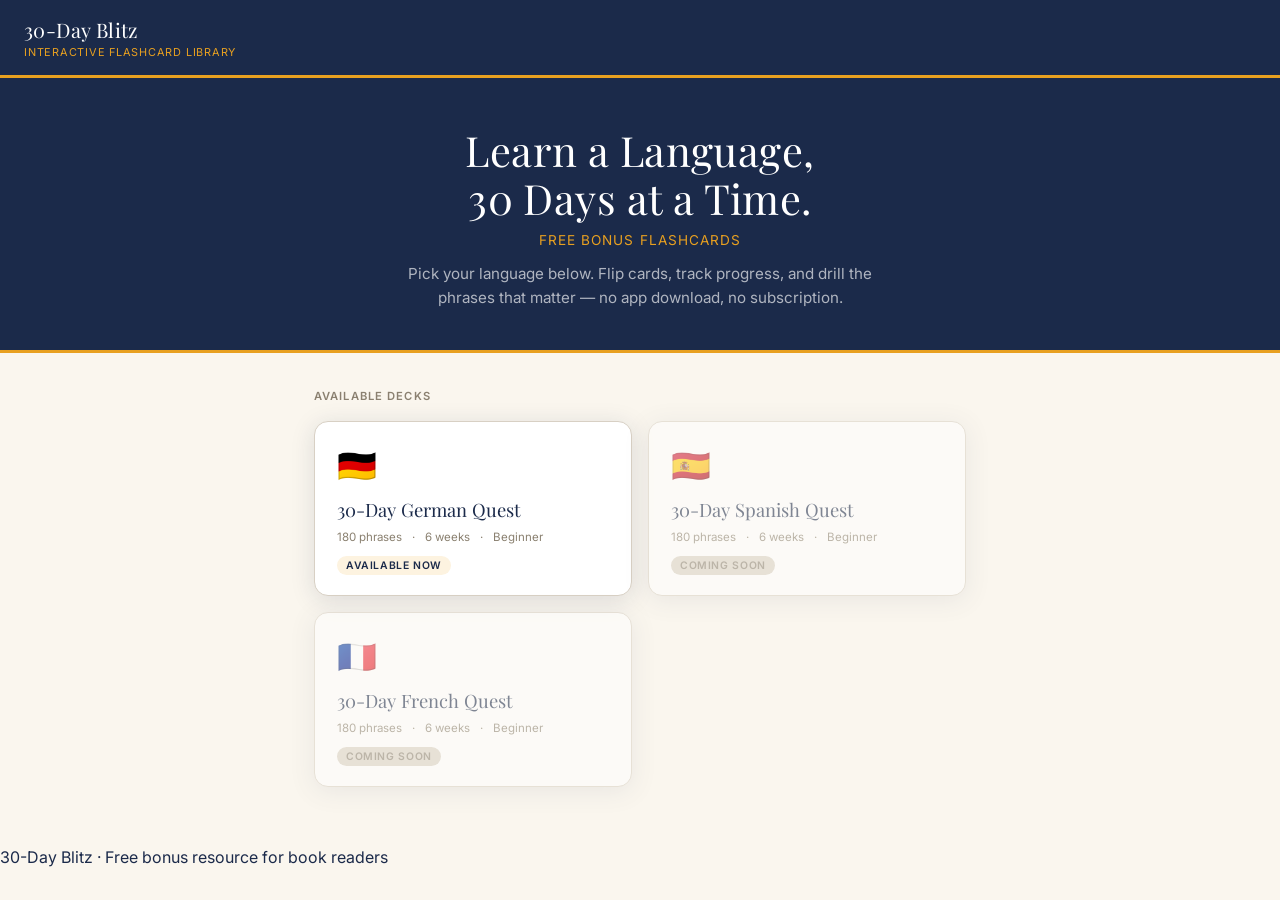
==== index.html @ 0388d2bc "Add landing page" ====
<!DOCTYPE html>
<html lang="en">
<head>
<meta charset="UTF-8">
<meta name="viewport" content="width=device-width, initial-scale=1.0">
<title>30-Day Blitz — Flashcards</title>
<link rel="preconnect" href="https://fonts.googleapis.com">
<link href="https://fonts.googleapis.com/css2?family=Playfair+Display:wght@700&family=Inter:wght@400;500;600&display=swap" rel="stylesheet">
<link rel="stylesheet" href="assets/style.css">
<style>
.hero {
  background: var(--navy);
  padding: 48px 24px 40px;
  text-align: center;
  border-bottom: 3px solid var(--gold);
}
.hero-title {
  font-family: 'Playfair Display', Georgia, serif;
  font-size: clamp(1.6rem, 6vw, 2.6rem);
  color: #fff;
  letter-spacing: .01em;
  line-height: 1.15;
}
.hero-sub {
  font-size: .85rem;
  color: var(--gold);
  letter-spacing: .08em;
  text-transform: uppercase;
  margin-top: 10px;
}
.hero-desc {
  font-size: .95rem;
  color: rgba(255,255,255,.65);
  margin-top: 14px;
  max-width: 480px;
  margin-left: auto;
  margin-right: auto;
  line-height: 1.6;
}

.decks-section {
  max-width: 700px;
  margin: 0 auto;
  padding: 36px 24px 60px;
}
.section-label {
  font-size: .7rem;
  font-weight: 600;
  letter-spacing: .1em;
  text-transform: uppercase;
  color: var(--muted);
  margin-bottom: 18px;
}
.decks-grid {
  display: grid;
  grid-template-columns: repeat(auto-fill, minmax(260px, 1fr));
  gap: 16px;
}
.deck-card {
  background: var(--card-bg);
  border: 1.5px solid var(--border);
  border-radius: 14px;
  padding: 24px 22px 20px;
  text-decoration: none;
  color: inherit;
  display: flex;
  flex-direction: column;
  gap: 8px;
  transition: all .18s;
  box-shadow: var(--shadow);
  position: relative;
  overflow: hidden;
}
.deck-card::before {
  content: '';
  position: absolute;
  top: 0; left: 0; right: 0;
  height: 3px;
  background: var(--gold);
  transform: scaleX(0);
  transform-origin: left;
  transition: transform .2s;
}
.deck-card:hover { border-color: var(--gold); transform: translateY(-2px); }
.deck-card:hover::before { transform: scaleX(1); }
.deck-card.coming-soon { opacity: .55; cursor: default; pointer-events: none; }

.deck-flag { font-size: 2rem; margin-bottom: 4px; }
.deck-title {
  font-family: 'Playfair Display', serif;
  font-size: 1.15rem;
  color: var(--fg);
}
.deck-meta {
  font-size: .72rem;
  color: var(--muted);
  display: flex;
  gap: 10px;
  flex-wrap: wrap;
}
.deck-badge {
  font-size: .65rem;
  font-weight: 600;
  letter-spacing: .06em;
  text-transform: uppercase;
  padding: 3px 9px;
  border-radius: 10px;
  background: var(--lgold);
  color: var(--navy);
  align-self: flex-start;
  margin-top: 4px;
}
.deck-badge.soon {
  background: var(--border);
  color: var(--muted);
}

feoter {
  text-align: center;
  font-size: .7rem;
  color: var(--muted);
  padding: 24px;
  border-top: 1px solid var(--border);
}
</style>
</head>
<body>

<header class="site-header">
  <div>
    <div class="header-brand">30-Day Blitz</div>
    <div class="header-sub">Interactive Flashcard Library</div>
  </div>
</header>

<div class="hero">
  <div class="hero-title">Learn a Language,<br>30 Days at a Time.</div>
  <div class="hero-sub">Free Bonus Flashcards</div>
  <div class="hero-desc">Pick your language below. Flip cards, track progress, and drill the phrases that matter — no app download, no subscription.</div>
</div>

<div class="decks-section">
  <div class="section-label">Available Decks</div>
  <div class="decks-grid">

    <a href="german/" class="deck-card">
      <div class="deck-flag">🇩🇪</div>
      <div class="deck-title">30-Day German Quest</div>
      <div class="deck-meta">
        <span>180 phrases</span>
        <span>·</span>
        <span>6 weeks</span>
        <span>·</span>
        <span>Beginner</span>
      </div>
      <div class="deck-badge">Available Now</div>
    </a>

    <div class="deck-card coming-soon">
      <div class="deck-flag">🇪🇸</div>
      <div class="deck-title">30-Day Spanish Quest</div>
      <div class="deck-meta">
        <span>180 phrases</span>
        <span>·</span>
        <span>6 weeks</span>
        <span>·</span>
        <span>Beginner</span>
      </div>
      <div class="deck-badge soon">Coming Soon</div>
    </div>

    <div class="deck-card coming-soon">
      <div class="deck-flag">🇫🇷</div>
      <div class="deck-title">30-Day French Quest</div>
      <div class="deck-meta">
        <span>180 phrases</span>
        <span>·</span>
        <span>6 weeks</span>
        <span>·</span>
        <span>Beginner</span>
      </div>
      <div class="deck-badge soon">Coming Soon</div>
    </div>

  </div>
</div>

<footer>
  30-Day Blitz · Free bonus resource for book readers
</footer>

</body>
</html>
---- assets/style.css ----
/* ── 30-Day Blitz — Shared Flashcard Theme ─────────────────────── */
/* Drop this file in /assets/ — all deck pages link to it          */

/* tokens */
:root {
  --navy:   #1B2A4A;
  --gold:   #E8A020;
  --cream:  #FAF6EE;
  --green:  #3A7D44;
  --mgrey:  #8A8070;
  --lgrey:  #D8D0C4;
  --lgold:  #FDF3E0;
  --lgreen: #EAF4EC;

  --bg:        var(--cream);
  --fg:        var(--navy);
  --card-bg:   #ffffff;
  --shadow:    0 4px 24px rgba(27,42,74,.13);
  --muted:     var(--mgrey);
  --border:    var(--lgrey);
  --btn-hover: #c98a18;

  color-scheme: light;
}

@media (prefers-color-scheme: dark) {
  :root {
    --bg:      #111827;
    --fg:      #EEE8DC;
    --card-bg: #1e293b;
    --shadow:  0 4px 24px rgba(0,0,0,.4);
    --muted:   #9ca3af;
    --border:  #374151;
    --lgold:   #2a2010;
    --lgreen:  #0f2414;
    color-scheme: dark;
  }
}

/* base */
*, *::before, *::after { box-sizing: border-box; margin: 0; padding: 0; }
body {
  font-family: 'Inter', system-ui, sans-serif;
  background: var(--bg);
  color: var(--fg);
  min-height: 100vh;
}

/* header */
.site-header {
  background: var(--navy);
  padding: 16px 24px;
  border-bottom: 3px solid var(--gold);
  display: flex;
  align-items: center;
  justify-content: space-between;
  flex-wrap: wrap;
  gap: 10px;
}
.site-header a { text-decoration: none; }
.header-brand {
  font-family: 'Playfair Display', Georgia, serif;
  font-size: clamp(.95rem, 3.5vw, 1.25rem);
  color: #fff;
  letter-spacing: .02em;
}
.header-sub {
  font-size: .68rem;
  color: var(--gold);
  letter-spacing: .07em;
  text-transform: uppercase;
  margin-top: 2px;
}
.header-back {
  font-size: .75rem;
  color: rgba(255,255,255,.6);
  border: 1px solid rgba(255,255,255,.2);
  padding: 5px 12px;
  border-radius: 6px;
  transition: all .15s;
}
.header-back:hover { color: #fff; border-color: rgba(255,255,255,.5); }

/* shared button */
.btn {
  display: inline-flex;
  align-items: center;
  justify-content: center;
  padding: 9px 20px;
  border-radius: 8px;
  font-size: .82rem;
  font-weight: 600;
  cursor: pointer;
  border: 1.5px solid var(--border);
  background: var(--card-bg);
  color: var(--fg);
  transition: all .15s;
}
.btn:hover { border-color: var(--gold); }
.btn.primary {
  background: var(--gold);
  border-color: var(--gold);
  color: var(--navy);
}
.btn.primary:hover { background: var(--btn-hover); border-color: var(--btn-hover); }
.btn:disabled { opacity: .35; cursor: default; }

/* progress */
.progress-wrap { background: var(--border); border-radius: 4px; height: 6px; overflow: hidden; }
.progress-fill { height: 100%; background: linear-gradient(90deg, var(--gold), var(--green)); border-radius: 4px; transition: width .4s ease; }

/* card shell */
.flip-card { width: 100%; max-width: 520px; perspective: 1200px; cursor: pointer; user-select: none; -webkit-tap-highlight-color: transparent; }
.flip-inner { position: relative; width: 100%; aspect-ratio: 3/2; transition: transform .55s cubic-bezier(.4,.2,.2,1); transform-style: preserve-3d; }
.flip-card.flipped .flip-inner { transform: rotateY(180deg); }
.card-face { position: absolute; inset: 0; border-radius: 16px; display: flex; flex-direction: column; align-items: center; justify-content: center; padding: 28px 24px; backface-visibility: hidden; -webkit-backface-visibility: hidden; box-shadow: var(--shadow); border: 1px solid var(--border); }
.card-front { background: var(--navy); }
.card-back  { background: var(--card-bg); transform: rotateY(180deg); }
.card-eyebrow { font-size: .65rem; font-weight: 600; letter-spacing: .1em; text-transform: uppercase; color: var(--gold); margin-bottom: 12px; }
.card-eyebrow-back { font-size: .65rem; font-weight: 600; letter-spacing: .1em; text-transform: uppercase; color: var(--muted); margin-bottom: 12px; }
.card-main-text { font-family: 'Playfair Display', serif; font-size: clamp(1.3rem, 5vw, 2rem); color: #fff; text-align: center; line-height: 1.25; text-wrap: balance; }
.card-main-back { font-size: clamp(1.05rem, 4vw, 1.55rem); font-weight: 600; color: var(--fg); text-align: center; line-height: 1.3; text-wrap: balance; margin-bottom: 10px; }
.card-pron     { font-size: .85rem; color: var(--green); font-style: italic; text-align: center; }
.card-tap-hint { font-size: .65rem; color: rgba(255,255,255,.4); margin-top: 20px; letter-spacing: .06em; }
.card-badge     { position: absolute; top: 12px; right: 14px; background: rgba(255,255,255,.12); color: rgba(255,255,255,.7); font-size: .6rem; font-weight: 600; letter-spacing: .08em; padding: 3px 8px; border-radius: 10px; }
.card-badge-back{ position: absolute; top: 12px; right: 14px; background: var(--lgold); color: var(--navy); font-size: .6rem; font-weight: 600; letter-spacing: .08em; padding: 3px 8px; border-radius: 10px; }

/* verdict row */
.verdict-row { display: flex; gap: 10px; width: 100%; max-width: 520px; margin-top: 10px; }
.verdict-btn { flex: 1; padding: 10px; border-radius: 8px; font-size: .8rem; font-weight: 600; cursor: pointer; border: 1.5px solid; transition: all .15s; display: flex; align-items: center; justify-content: center; gap: 6px; }
.verdict-btn.know  { background: var(--lgreen); border-color: var(--green); color: var(--green); }
.verdict-btn.know:hover  { background: var(--green); color: #fff; }
.verdict-btn.again { background: var(--lgold); border-color: var(--gold); color: #8a5a00; }
.verdict-btn.again:hover { background: var(--gold); color: var(--navy); }

/* week tabs */
.week-tabs { display: flex; gap: 6px; flex-wrap: wrap; padding: 14px 0 10px; }
.week-tab { padding: 5px 13px; border-radius: 20px; font-size: .75rem; font-weight: 600; letter-spacing: .04em; cursor: pointer; border: 1.5px solid var(--border); background: var(--card-bg); color: var(--muted); transition: all .15s; }
.week-tab:hover { border-color: var(--gold); color: var(--fg); }
.week-tab.active { background: var(--navy); border-color: var(--navy); color: #fff; }

/* controls */
.controls-row { display: flex; gap: 10px; flex-wrap: wrap; margin-bottom: 12px; align-items: center; }
.ctrl-btn { font-size: .73rem; font-weight: 600; letter-spacing: .04em; padding: 6px 14px; border-radius: 6px; border: 1.5px solid var(--border); background: var(--card-bg); color: var(--muted); cursor: pointer; transition: all .15s; }
.ctrl-btn:hover, .ctrl-btn.on { border-color: var(--gold); color: var(--fg); }
.ctrl-btn.on { background: var(--lgold); }

/* stats strip */
.stats-strip { display: flex; gap: 16px; margin-bottom: 14px; flex-wrap: wrap; }
.stat-pill { font-size: .7rem; font-weight: 600; padding: 4px 10px; border-radius: 12px; background: var(--card-bg); border: 1px solid var(--border); color: var(--muted); }
.stat-pill span { color: var(--fg); }

/* nav row */
.nav-row { display: flex; align-items: center; gap: 12px; margin-top: 16px; width: 100%; max-width: 520px; justify-content: center; }
.card-counter { font-size: .78rem; color: var(--muted); font-variant-numeric: tabular-nums; min-width: 70px; text-align: center; }

/* done screen */
.done-screen { display: none; flex-direction: column; align-items: center; text-align: center; padding: 40px 0; gap: 14px; }
.done-screen.visible { display: flex; }
.done-title { font-family: 'Playfair Display', serif; font-size: 1.6rem; }
.done-sub   { font-size: .9rem; color: var(--muted); }
.done-stats { display: flex; gap: 20px; flex-wrap: wrap; justify-content: center; }
.done-stat  { background: var(--card-bg); border: 1px solid var(--border); border-radius: 10px; padding: 14px 22px; min-width: 100px; }
.done-stat-n { font-family: 'Playfair Display', serif; font-size: 2rem; color: var(--gold); font-variant-numeric: tabular-nums; }
.done-stat-label { font-size: .7rem; color: var(--muted); margin-top: 2px; }

/* page wrapper */
.page-inner { padding: 14px 24px 40px; max-width: 600px; margin: 0 auto; }
.card-area  { display: flex; flex-direction: column; align-items: center; padding: 8px 0 20px; }

@media (max-width: 480px) {
  .site-header { padding: 14px 16px; }
  .page-inner  { padding: 12px 16px 32px; }
}
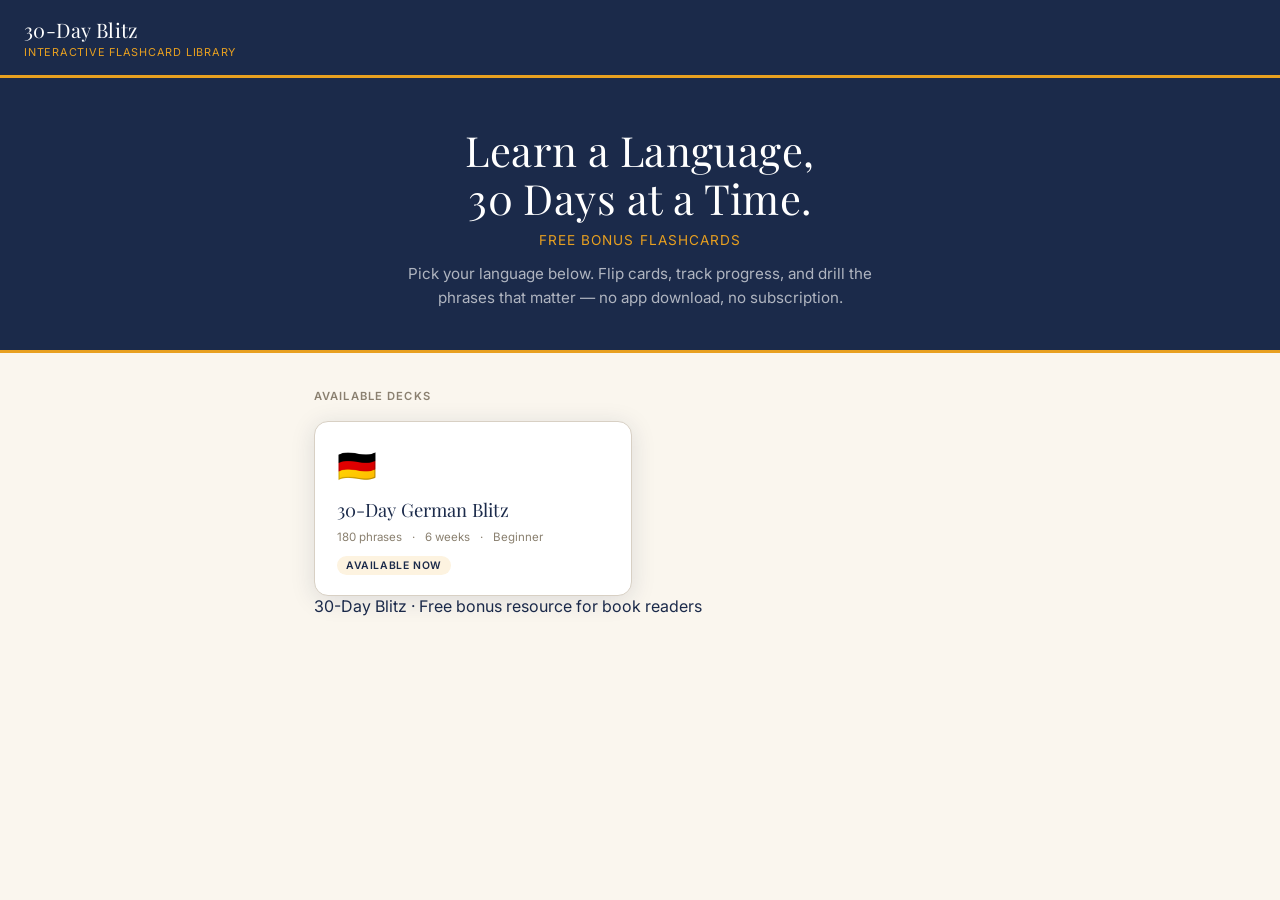
==== commit cfaf2abe: "Update index.html" ====
--- a/index.html
+++ b/index.html
@@ -145,7 +145,7 @@
 
     <a href="german/" class="deck-card">
       <div class="deck-flag">🇩🇪</div>
-      <div class="deck-title">30-Day German Quest</div>
+      <div class="deck-title">30-Day German Blitz</div>
       <div class="deck-meta">
         <span>180 phrases</span>
         <span>·</span>
@@ -156,33 +156,8 @@
       <div class="deck-badge">Available Now</div>
     </a>
 
-    <div class="deck-card coming-soon">
-      <div class="deck-flag">🇪🇸</div>
-      <div class="deck-title">30-Day Spanish Quest</div>
-      <div class="deck-meta">
-        <span>180 phrases</span>
-        <span>·</span>
-        <span>6 weeks</span>
-        <span>·</span>
-        <span>Beginner</span>
-      </div>
-      <div class="deck-badge soon">Coming Soon</div>
-    </div>
-
-    <div class="deck-card coming-soon">
-      <div class="deck-flag">🇫🇷</div>
-      <div class="deck-title">30-Day French Quest</div>
-      <div class="deck-meta">
-        <span>180 phrases</span>
-        <span>·</span>
-        <span>6 weeks</span>
-        <span>·</span>
-        <span>Beginner</span>
-      </div>
-      <div class="deck-badge soon">Coming Soon</div>
-    </div>
-
-  </div>
+    
+  
 </div>
 
 <footer>
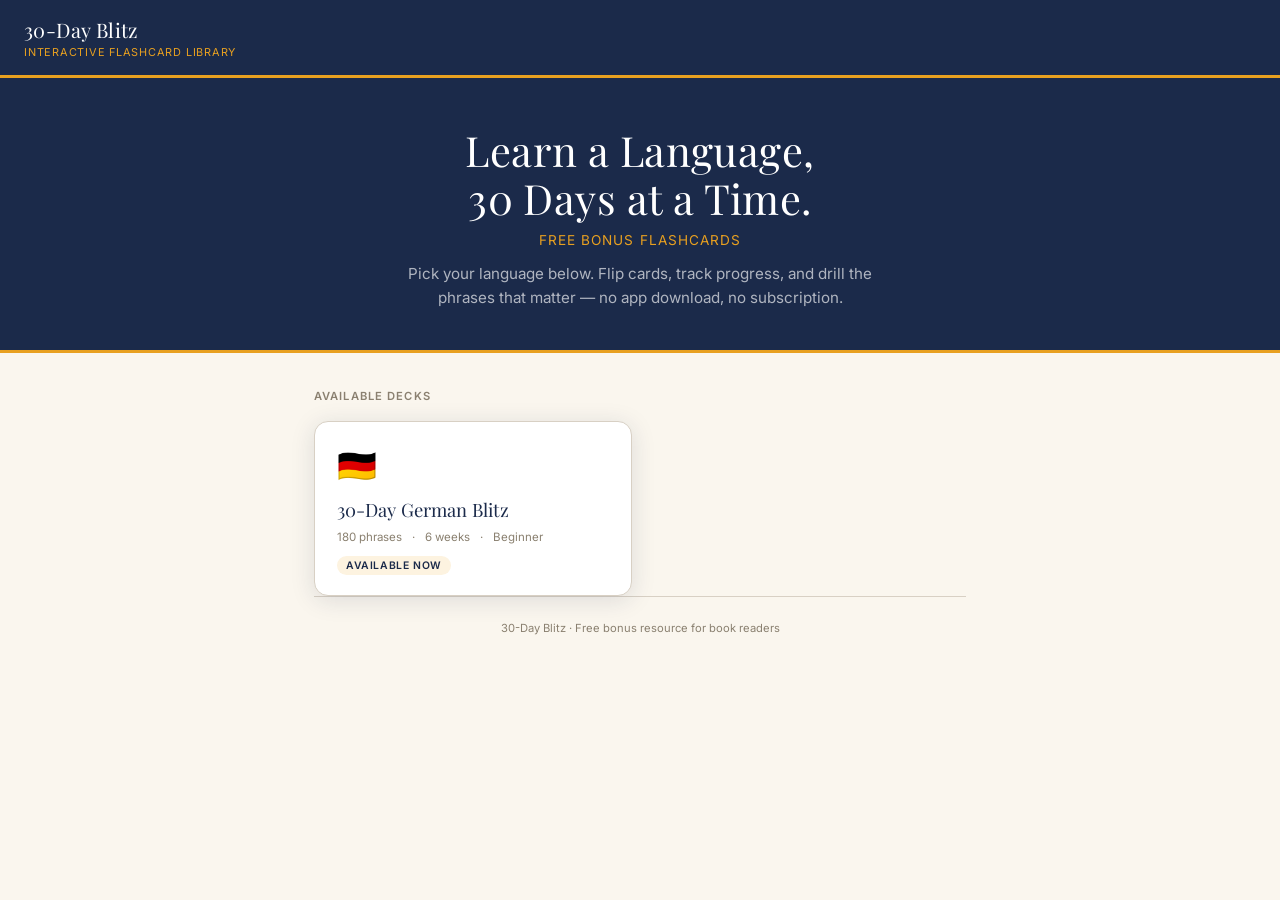
==== commit f156c1be: "Update index.html" ====
--- a/index.html
+++ b/index.html
@@ -115,7 +115,7 @@
   color: var(--muted);
 }
 
-feoter {
+footer {
   text-align: center;
   font-size: .7rem;
   color: var(--muted);
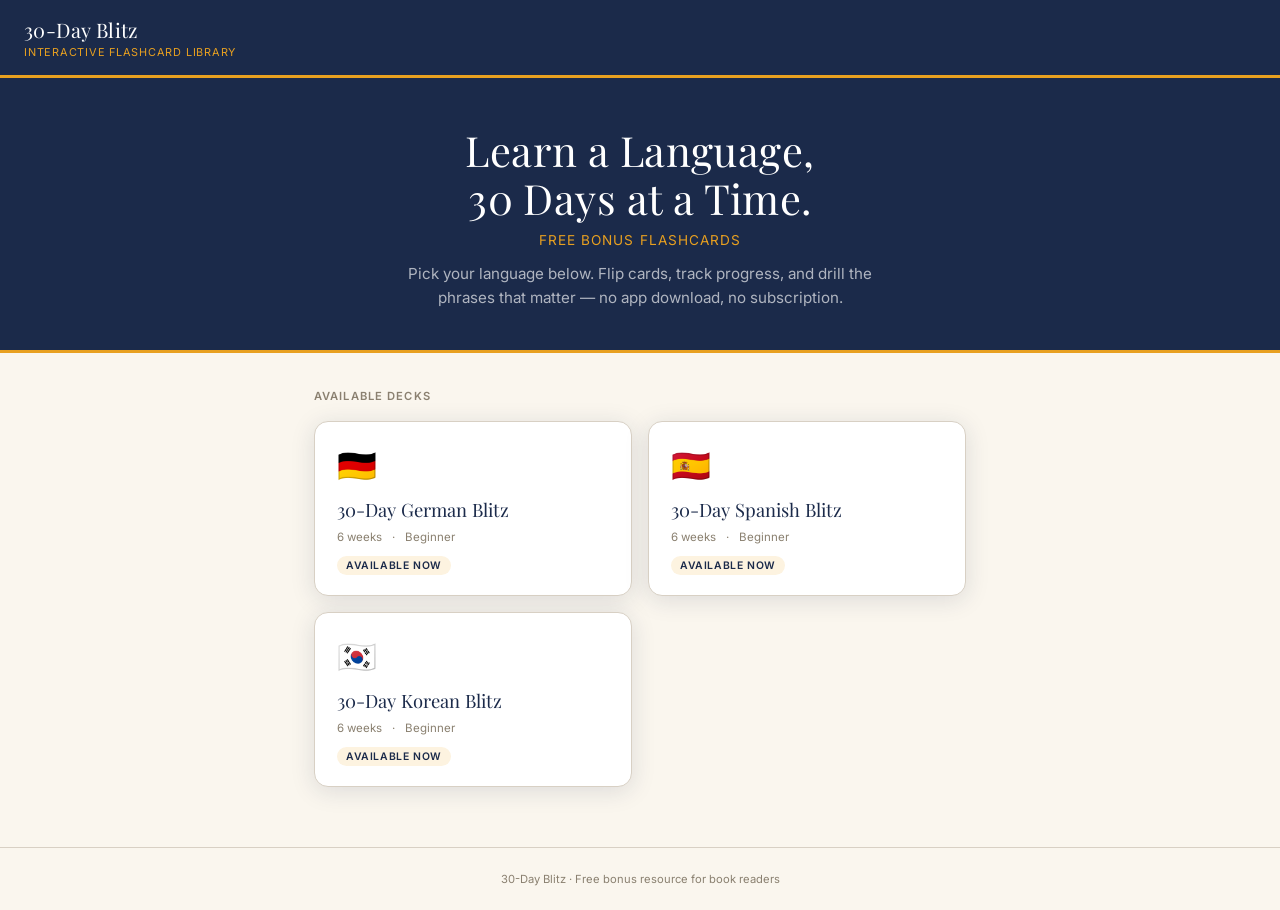
==== commit 7bb32169: "Add files via upload" ====
--- a/index.html
+++ b/index.html
@@ -83,7 +83,6 @@
 }
 .deck-card:hover { border-color: var(--gold); transform: translateY(-2px); }
 .deck-card:hover::before { transform: scaleX(1); }
-.deck-card.coming-soon { opacity: .55; cursor: default; pointer-events: none; }
 
 .deck-flag { font-size: 2rem; margin-bottom: 4px; }
 .deck-title {
@@ -109,10 +108,6 @@
   color: var(--navy);
   align-self: flex-start;
   margin-top: 4px;
-}
-.deck-badge.soon {
-  background: var(--border);
-  color: var(--muted);
 }
 
 footer {
@@ -147,8 +142,6 @@
       <div class="deck-flag">🇩🇪</div>
       <div class="deck-title">30-Day German Blitz</div>
       <div class="deck-meta">
-        <span>180 phrases</span>
-        <span>·</span>
         <span>6 weeks</span>
         <span>·</span>
         <span>Beginner</span>
@@ -156,8 +149,29 @@
       <div class="deck-badge">Available Now</div>
     </a>
 
-    
-  
+    <a href="spanish/" class="deck-card">
+      <div class="deck-flag">🇪🇸</div>
+      <div class="deck-title">30-Day Spanish Blitz</div>
+      <div class="deck-meta">
+        <span>6 weeks</span>
+        <span>·</span>
+        <span>Beginner</span>
+      </div>
+      <div class="deck-badge">Available Now</div>
+    </a>
+
+    <a href="korean/" class="deck-card">
+      <div class="deck-flag">🇰🇷</div>
+      <div class="deck-title">30-Day Korean Blitz</div>
+      <div class="deck-meta">
+        <span>6 weeks</span>
+        <span>·</span>
+        <span>Beginner</span>
+      </div>
+      <div class="deck-badge">Available Now</div>
+    </a>
+
+  </div>
 </div>
 
 <footer>
